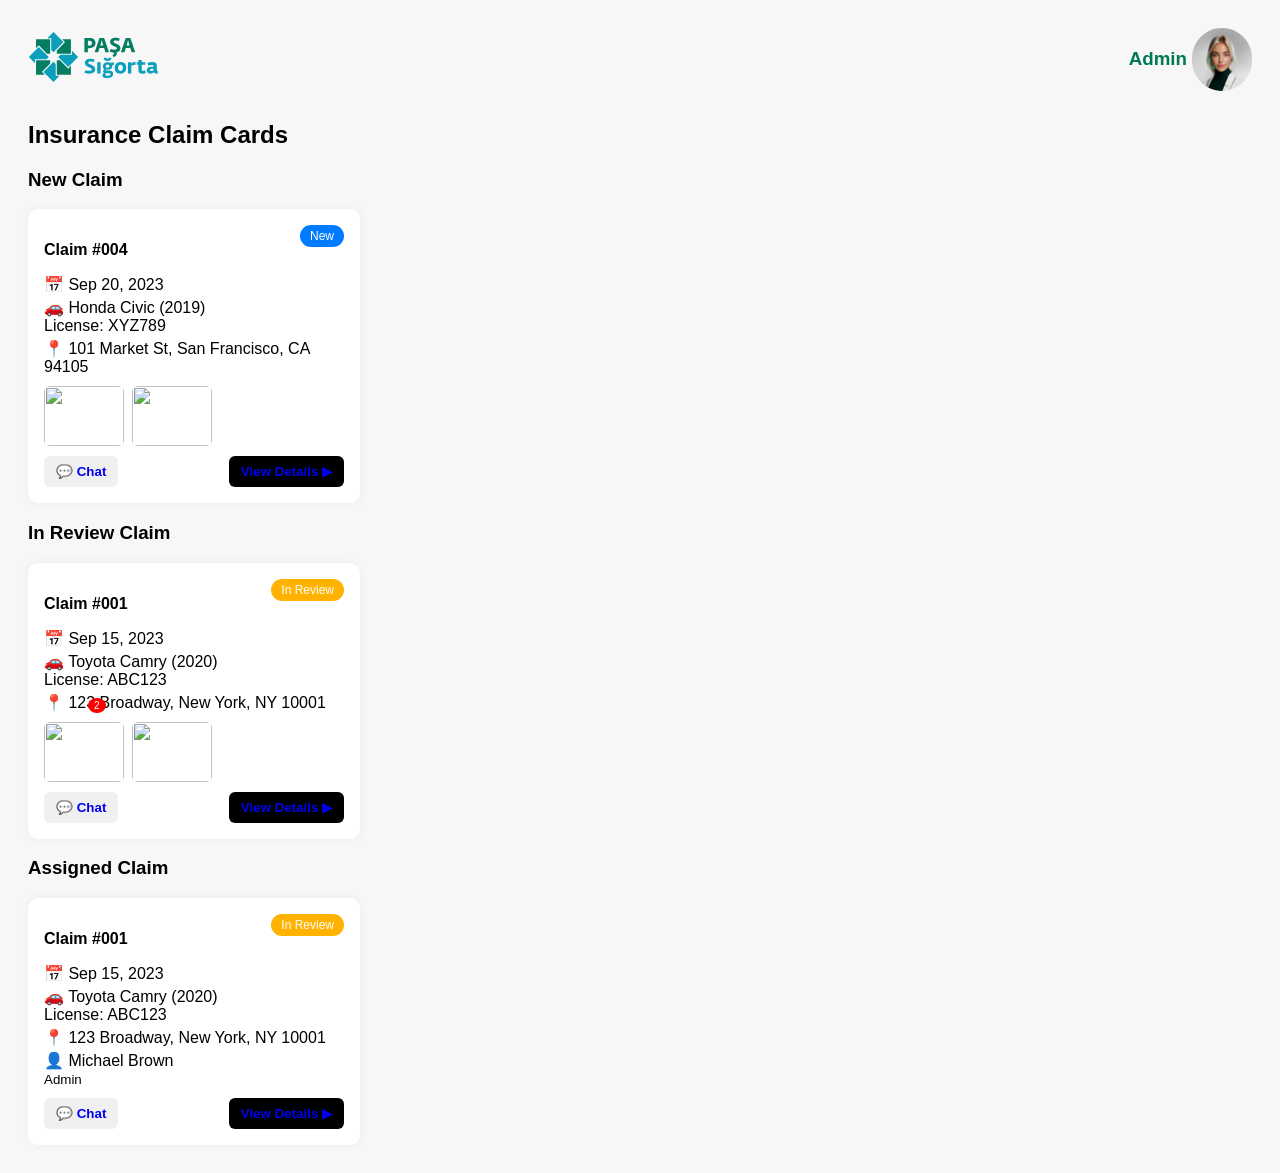
==== admin.html @ 1cbe92c4 "test" ====
<!DOCTYPE html>
<html lang="en">
<head>
  <meta charset="UTF-8">
  <meta name="viewport" content="width=device-width, initial-scale=1.0">
  <title>Insurance Claim Cards</title>
  <style>
    header{
    display: flex;
    flex-direction: row;
    justify-content: space-between;
    align-items: center;
    margin-bottom: 15px;
}
.logo-container img{
    width: 130px;
}
.user-container img{
    width: 60px;
    margin-left: 5px;
}
.user-container{
    display: flex;
    flex-direction: row;
    align-items: center;
}
.header-text h1{
    margin: 0;
}
    body {
      font-family: Arial, sans-serif;
      padding: 20px;
      background: #f7f7f7;
    }
    h2 {
      margin-top: 30px;
    }
    .container {
      display: flex;
      flex-wrap: wrap;
      gap: 20px;
    }
    .card {
      background: white;
      border-radius: 10px;
      padding: 16px;
      box-shadow: 0 0 10px rgba(0, 0, 0, 0.05);
      width: 300px;
      position: relative;
    }
    .status {
      position: absolute;
      top: 16px;
      right: 16px;
      background: #007954;
      color: white;
      padding: 4px 10px;
      font-size: 12px;
      border-radius: 20px;
    }
    .status.new { background: #007bff; }
    .status.review { background: #ffb300; }
    .status.assigned { background: #673ab7; }
    .info {
      margin: 10px 0;
    }
    .info p {
      margin: 4px 0;
    }
    .photos {
      display: flex;
      gap: 8px;
      margin: 10px 0;
    }
    a{
      text-decoration: none;
    }
    .photos img {
      width: 80px;
      height: 60px;
      border-radius: 6px;
      object-fit: cover;
    }
    .actions {
      display: flex;
      justify-content: space-between;
      margin-top: 10px;
    }
    .btn {
      padding: 8px 12px;
      border: none;
      border-radius: 6px;
      cursor: pointer;
      font-weight: bold;
    }
    .btn-chat {
      background: #f0f0f0;
    }
    .btn-details {
      background: #000;
      color: white;
    }
    .chat-badge {
      background: red;
      color: white;
      font-size: 10px;
      border-radius: 50%;
      padding: 2px 6px;
      position: absolute;
      top: 135px;
      left: 60px;
    }
  </style>
</head>
<body>
  <header>
    <div class="logo-container">
        <img src="./assets/pasha-logo.svg" alt="pasha-logo" class="logo">
    </div>
    <div class="user-container">
        <h3 style="color: #007954;">Admin</h3>
        <img src="./assets/user.svg" alt="user">
    </div>
</header>
  <h2>Insurance Claim Cards</h2>
  <h3>New Claim</h3>
  <div class="container">
    <div class="card">
      <div class="status new">New</div>
      <p><strong>Claim #004</strong></p>
      <div class="info">
        <p>📅 Sep 20, 2023</p>
        <p>🚗 Honda Civic (2019)<br>License: XYZ789</p>
        <p>📍 101 Market St, San Francisco, CA 94105</p>
      </div>
      <div class="photos">
        <img src="https://media.istockphoto.com/id/2176543563/photo/two-damaged-vehicles-in-car-accident-after-collision-on-city-street-road-safety-and-insurance.jpg?s=612x612&w=0&k=20&c=upCeMKdFjCDOgA38zJlfa5SurwouKXCPeEGlOM00u-Q=" />
        <img src="https://media.istockphoto.com/id/2176543563/photo/two-damaged-vehicles-in-car-accident-after-collision-on-city-street-road-safety-and-insurance.jpg?s=612x612&w=0&k=20&c=upCeMKdFjCDOgA38zJlfa5SurwouKXCPeEGlOM00u-Q=" />
      </div>
      <div class="actions">
        <button class="btn btn-chat"><a href="adminChat.html">💬 Chat</a></button>
        <button class="btn btn-details"><a href="update.html">View Details ▶</a></button>
      </div>
    </div>
  </div>

  <h3>In Review Claim</h3>
  <div class="container">
    <div class="card">
      <div class="status review">In Review</div>
      <p><strong>Claim #001</strong></p>
      <div class="info">
        <p>📅 Sep 15, 2023</p>
        <p>🚗 Toyota Camry (2020)<br>License: ABC123</p>
        <p>📍 123 Broadway, New York, NY 10001</p>
      </div>
      <div class="photos">
        <img src="https://media.istockphoto.com/id/2176543563/photo/two-damaged-vehicles-in-car-accident-after-collision-on-city-street-road-safety-and-insurance.jpg?s=612x612&w=0&k=20&c=upCeMKdFjCDOgA38zJlfa5SurwouKXCPeEGlOM00u-Q=" />
        <img src="https://media.istockphoto.com/id/2176543563/photo/two-damaged-vehicles-in-car-accident-after-collision-on-city-street-road-safety-and-insurance.jpg?s=612x612&w=0&k=20&c=upCeMKdFjCDOgA38zJlfa5SurwouKXCPeEGlOM00u-Q=" />
      </div>
      <div class="chat-badge">2</div>
      <div class="actions">
        <button class="btn btn-chat"><a href="adminChat.html">💬 Chat</a></button>
        <button class="btn btn-details"><a href="update.html">View Details ▶</a></button>
      </div>
    </div>
  </div>

  <h3>Assigned Claim</h3>
  <div class="container">
    <div class="card">
      <div class="status review">In Review</div>
      <p><strong>Claim #001</strong></p>
      <div class="info">
        <p>📅 Sep 15, 2023</p>
        <p>🚗 Toyota Camry (2020)<br>License: ABC123</p>
        <p>📍 123 Broadway, New York, NY 10001</p>
        <p>👤 Michael Brown <br><small>Admin</small></p>
      </div>
      <div class="actions">
        <button class="btn btn-chat"><a href="adminChat.html">💬 Chat</a></button>
        <button class="btn btn-details"><a href="update.html">View Details ▶</a></button>
      </div>
    </div>
  </div>

</body>
</html>
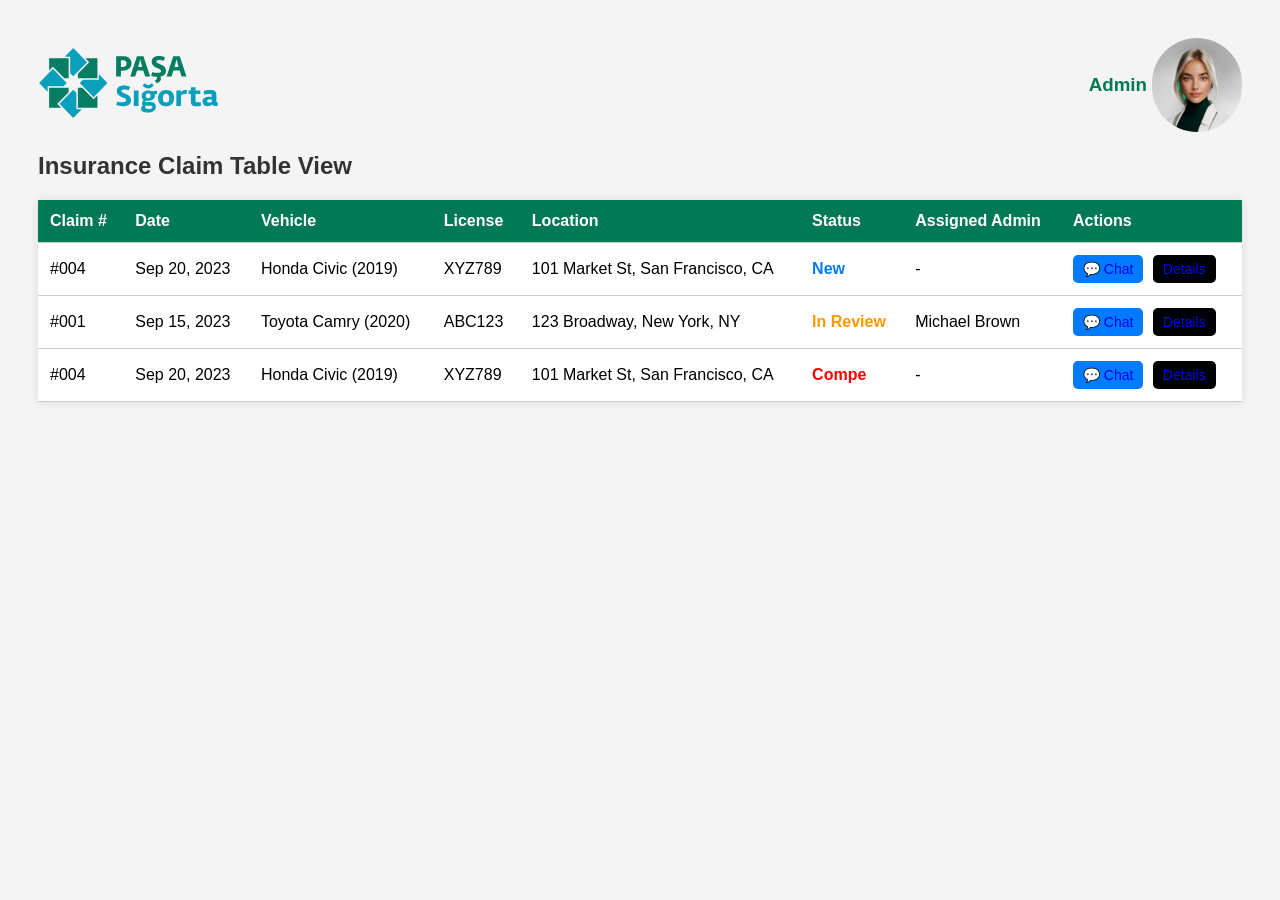
==== commit 44c4208c: "test" ====
--- a/admin.html
+++ b/admin.html
@@ -3,8 +3,86 @@
 <head>
   <meta charset="UTF-8">
   <meta name="viewport" content="width=device-width, initial-scale=1.0">
-  <title>Insurance Claim Cards</title>
+  <title>Insurance Claims Dashboard</title>
   <style>
+    body {
+      font-family: Arial, sans-serif;
+      padding: 30px;
+      background-color: #f4f4f4;
+    }
+    h2 {
+      color: #333;
+    }
+    table {
+      width: 100%;
+      border-collapse: collapse;
+      background-color: #fff;
+      box-shadow: 0 0 10px rgba(0,0,0,0.1);
+    }
+    th, td {
+      padding: 12px;
+      border-bottom: 1px solid #ccc;
+      text-align: left;
+    }
+    th {
+      background-color: #007954;
+      color: white;
+    }
+    tr:hover {
+      background-color: #f1f1f1;
+    }
+    .actions button {
+      padding: 6px 10px;
+      border: none;
+      border-radius: 5px;
+      cursor: pointer;
+      margin-right: 5px;
+      font-size: 14px;
+    }
+    .chat-btn {
+      background-color: #007bff;
+      color: white;
+    }
+    .details-btn {
+      background-color: #000;
+      color: white;
+    }
+    .modal {
+      display: none;
+      position: fixed;
+      top: 50%;
+      left: 50%;
+      transform: translate(-50%, -50%);
+      background-color: white;
+      padding: 20px;
+      box-shadow: 0 0 20px rgba(0,0,0,0.2);
+      z-index: 1000;
+      width: 400px;
+      border-radius: 10px;
+    }
+    .modal-header {
+      font-weight: bold;
+      margin-bottom: 10px;
+    }
+    .modal button {
+      margin-top: 10px;
+      background-color: #007954;
+      color: white;
+      border: none;
+      padding: 8px 12px;
+      border-radius: 5px;
+      cursor: pointer;
+    }
+    .overlay {
+      display: none;
+      position: fixed;
+      top: 0;
+      left: 0;
+      width: 100%;
+      height: 100%;
+      background: rgba(0, 0, 0, 0.4);
+      z-index: 999;
+    }
     header{
     display: flex;
     flex-direction: row;
@@ -13,10 +91,10 @@
     margin-bottom: 15px;
 }
 .logo-container img{
-    width: 130px;
+    width: 180px;
 }
 .user-container img{
-    width: 60px;
+    width: 90px;
     margin-left: 5px;
 }
 .user-container{
@@ -27,89 +105,9 @@
 .header-text h1{
     margin: 0;
 }
-    body {
-      font-family: Arial, sans-serif;
-      padding: 20px;
-      background: #f7f7f7;
-    }
-    h2 {
-      margin-top: 30px;
-    }
-    .container {
-      display: flex;
-      flex-wrap: wrap;
-      gap: 20px;
-    }
-    .card {
-      background: white;
-      border-radius: 10px;
-      padding: 16px;
-      box-shadow: 0 0 10px rgba(0, 0, 0, 0.05);
-      width: 300px;
-      position: relative;
-    }
-    .status {
-      position: absolute;
-      top: 16px;
-      right: 16px;
-      background: #007954;
-      color: white;
-      padding: 4px 10px;
-      font-size: 12px;
-      border-radius: 20px;
-    }
-    .status.new { background: #007bff; }
-    .status.review { background: #ffb300; }
-    .status.assigned { background: #673ab7; }
-    .info {
-      margin: 10px 0;
-    }
-    .info p {
-      margin: 4px 0;
-    }
-    .photos {
-      display: flex;
-      gap: 8px;
-      margin: 10px 0;
-    }
-    a{
-      text-decoration: none;
-    }
-    .photos img {
-      width: 80px;
-      height: 60px;
-      border-radius: 6px;
-      object-fit: cover;
-    }
-    .actions {
-      display: flex;
-      justify-content: space-between;
-      margin-top: 10px;
-    }
-    .btn {
-      padding: 8px 12px;
-      border: none;
-      border-radius: 6px;
-      cursor: pointer;
-      font-weight: bold;
-    }
-    .btn-chat {
-      background: #f0f0f0;
-    }
-    .btn-details {
-      background: #000;
-      color: white;
-    }
-    .chat-badge {
-      background: red;
-      color: white;
-      font-size: 10px;
-      border-radius: 50%;
-      padding: 2px 6px;
-      position: absolute;
-      top: 135px;
-      left: 60px;
-    }
+a{
+    text-decoration: none;
+}
   </style>
 </head>
 <body>
@@ -122,67 +120,80 @@
         <img src="./assets/user.svg" alt="user">
     </div>
 </header>
-  <h2>Insurance Claim Cards</h2>
-  <h3>New Claim</h3>
-  <div class="container">
-    <div class="card">
-      <div class="status new">New</div>
-      <p><strong>Claim #004</strong></p>
-      <div class="info">
-        <p>📅 Sep 20, 2023</p>
-        <p>🚗 Honda Civic (2019)<br>License: XYZ789</p>
-        <p>📍 101 Market St, San Francisco, CA 94105</p>
-      </div>
-      <div class="photos">
-        <img src="https://media.istockphoto.com/id/2176543563/photo/two-damaged-vehicles-in-car-accident-after-collision-on-city-street-road-safety-and-insurance.jpg?s=612x612&w=0&k=20&c=upCeMKdFjCDOgA38zJlfa5SurwouKXCPeEGlOM00u-Q=" />
-        <img src="https://media.istockphoto.com/id/2176543563/photo/two-damaged-vehicles-in-car-accident-after-collision-on-city-street-road-safety-and-insurance.jpg?s=612x612&w=0&k=20&c=upCeMKdFjCDOgA38zJlfa5SurwouKXCPeEGlOM00u-Q=" />
-      </div>
-      <div class="actions">
-        <button class="btn btn-chat"><a href="adminChat.html">💬 Chat</a></button>
-        <button class="btn btn-details"><a href="update.html">View Details ▶</a></button>
-      </div>
-    </div>
+  <h2>Insurance Claim Table View</h2>
+  <table>
+    <thead>
+      <tr>
+        <th>Claim #</th>
+        <th>Date</th>
+        <th>Vehicle</th>
+        <th>License</th>
+        <th>Location</th>
+        <th>Status</th>
+        <th>Assigned Admin</th>
+        <th>Actions</th>
+      </tr>
+    </thead>
+    <tbody>
+      <tr>
+        <td>#004</td>
+        <td>Sep 20, 2023</td>
+        <td>Honda Civic (2019)</td>
+        <td>XYZ789</td>
+        <td>101 Market St, San Francisco, CA</td>
+        <td><span style="color: #007bff; font-weight: bold;">New</span></td>
+        <td>-</td>
+        <td class="actions">
+          <button class="chat-btn"><a href="adminChat.html">💬 Chat</a></button>
+          <button class="details-btn"><a href="update.html">Details</a></button>
+        </td>
+      </tr>
+      <tr>
+        <td>#001</td>
+        <td>Sep 15, 2023</td>
+        <td>Toyota Camry (2020)</td>
+        <td>ABC123</td>
+        <td>123 Broadway, New York, NY</td>
+        <td><span style="color: #ff9800; font-weight: bold;">In Review</span></td>
+        <td>Michael Brown</td>
+        <td class="actions">
+          <button class="chat-btn"><a href="adminChat.html">💬 Chat</a></button>
+          <button class="details-btn"><a href="update.html">Details</a></button>
+        </td>
+      </tr>
+      <tr>
+        <td>#004</td>
+        <td>Sep 20, 2023</td>
+        <td>Honda Civic (2019)</td>
+        <td>XYZ789</td>
+        <td>101 Market St, San Francisco, CA</td>
+        <td><span style="color: red; font-weight: bold;">Compe</span></td>
+        <td>-</td>
+        <td class="actions">
+          <button class="chat-btn"><a href="adminChat.html">💬 Chat</a></button>
+          <button class="details-btn"><a href="update.html">Details</a></button>
+        </td>
+      </tr>
+    </tbody>
+  </table>
+
+  <div class="overlay" id="overlay"></div>
+  <div class="modal" id="modal">
+    <div class="modal-header" id="modal-title">Modal Title</div>
+    <p>This is a placeholder modal for chat or details.</p>
+    <button onclick="closeModal()">Close</button>
   </div>
 
-  <h3>In Review Claim</h3>
-  <div class="container">
-    <div class="card">
-      <div class="status review">In Review</div>
-      <p><strong>Claim #001</strong></p>
-      <div class="info">
-        <p>📅 Sep 15, 2023</p>
-        <p>🚗 Toyota Camry (2020)<br>License: ABC123</p>
-        <p>📍 123 Broadway, New York, NY 10001</p>
-      </div>
-      <div class="photos">
-        <img src="https://media.istockphoto.com/id/2176543563/photo/two-damaged-vehicles-in-car-accident-after-collision-on-city-street-road-safety-and-insurance.jpg?s=612x612&w=0&k=20&c=upCeMKdFjCDOgA38zJlfa5SurwouKXCPeEGlOM00u-Q=" />
-        <img src="https://media.istockphoto.com/id/2176543563/photo/two-damaged-vehicles-in-car-accident-after-collision-on-city-street-road-safety-and-insurance.jpg?s=612x612&w=0&k=20&c=upCeMKdFjCDOgA38zJlfa5SurwouKXCPeEGlOM00u-Q=" />
-      </div>
-      <div class="chat-badge">2</div>
-      <div class="actions">
-        <button class="btn btn-chat"><a href="adminChat.html">💬 Chat</a></button>
-        <button class="btn btn-details"><a href="update.html">View Details ▶</a></button>
-      </div>
-    </div>
-  </div>
-
-  <h3>Assigned Claim</h3>
-  <div class="container">
-    <div class="card">
-      <div class="status review">In Review</div>
-      <p><strong>Claim #001</strong></p>
-      <div class="info">
-        <p>📅 Sep 15, 2023</p>
-        <p>🚗 Toyota Camry (2020)<br>License: ABC123</p>
-        <p>📍 123 Broadway, New York, NY 10001</p>
-        <p>👤 Michael Brown <br><small>Admin</small></p>
-      </div>
-      <div class="actions">
-        <button class="btn btn-chat"><a href="adminChat.html">💬 Chat</a></button>
-        <button class="btn btn-details"><a href="update.html">View Details ▶</a></button>
-      </div>
-    </div>
-  </div>
-
+  <script>
+    function openModal(title) {
+      document.getElementById('modal-title').textContent = title;
+      document.getElementById('modal').style.display = 'block';
+      document.getElementById('overlay').style.display = 'block';
+    }
+    function closeModal() {
+      document.getElementById('modal').style.display = 'none';
+      document.getElementById('overlay').style.display = 'none';
+    }
+  </script>
 </body>
-</html>+</html>
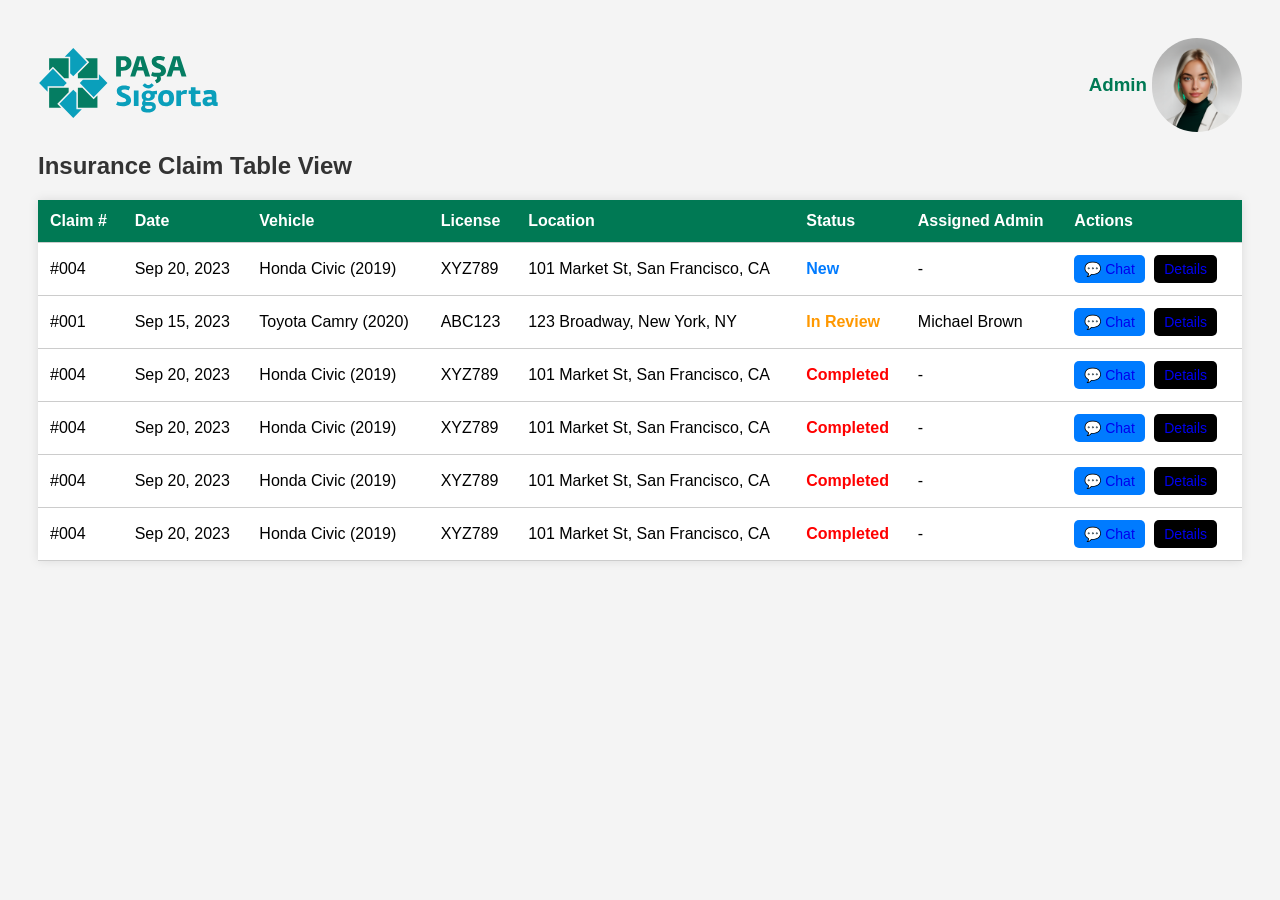
==== commit 911b1d0b: "refresh" ====
--- a/admin.html
+++ b/admin.html
@@ -167,7 +167,46 @@
         <td>Honda Civic (2019)</td>
         <td>XYZ789</td>
         <td>101 Market St, San Francisco, CA</td>
-        <td><span style="color: red; font-weight: bold;">Compe</span></td>
+        <td><span style="color: red; font-weight: bold;">Completed</span></td>
+        <td>-</td>
+        <td class="actions">
+          <button class="chat-btn"><a href="adminChat.html">💬 Chat</a></button>
+          <button class="details-btn"><a href="update.html">Details</a></button>
+        </td>
+      </tr>
+      <tr>
+        <td>#004</td>
+        <td>Sep 20, 2023</td>
+        <td>Honda Civic (2019)</td>
+        <td>XYZ789</td>
+        <td>101 Market St, San Francisco, CA</td>
+        <td><span style="color: red; font-weight: bold;">Completed</span></td>
+        <td>-</td>
+        <td class="actions">
+          <button class="chat-btn"><a href="adminChat.html">💬 Chat</a></button>
+          <button class="details-btn"><a href="update.html">Details</a></button>
+        </td>
+      </tr>
+      <tr>
+        <td>#004</td>
+        <td>Sep 20, 2023</td>
+        <td>Honda Civic (2019)</td>
+        <td>XYZ789</td>
+        <td>101 Market St, San Francisco, CA</td>
+        <td><span style="color: red; font-weight: bold;">Completed</span></td>
+        <td>-</td>
+        <td class="actions">
+          <button class="chat-btn"><a href="adminChat.html">💬 Chat</a></button>
+          <button class="details-btn"><a href="update.html">Details</a></button>
+        </td>
+      </tr>
+      <tr>
+        <td>#004</td>
+        <td>Sep 20, 2023</td>
+        <td>Honda Civic (2019)</td>
+        <td>XYZ789</td>
+        <td>101 Market St, San Francisco, CA</td>
+        <td><span style="color: red; font-weight: bold;">Completed</span></td>
         <td>-</td>
         <td class="actions">
           <button class="chat-btn"><a href="adminChat.html">💬 Chat</a></button>
